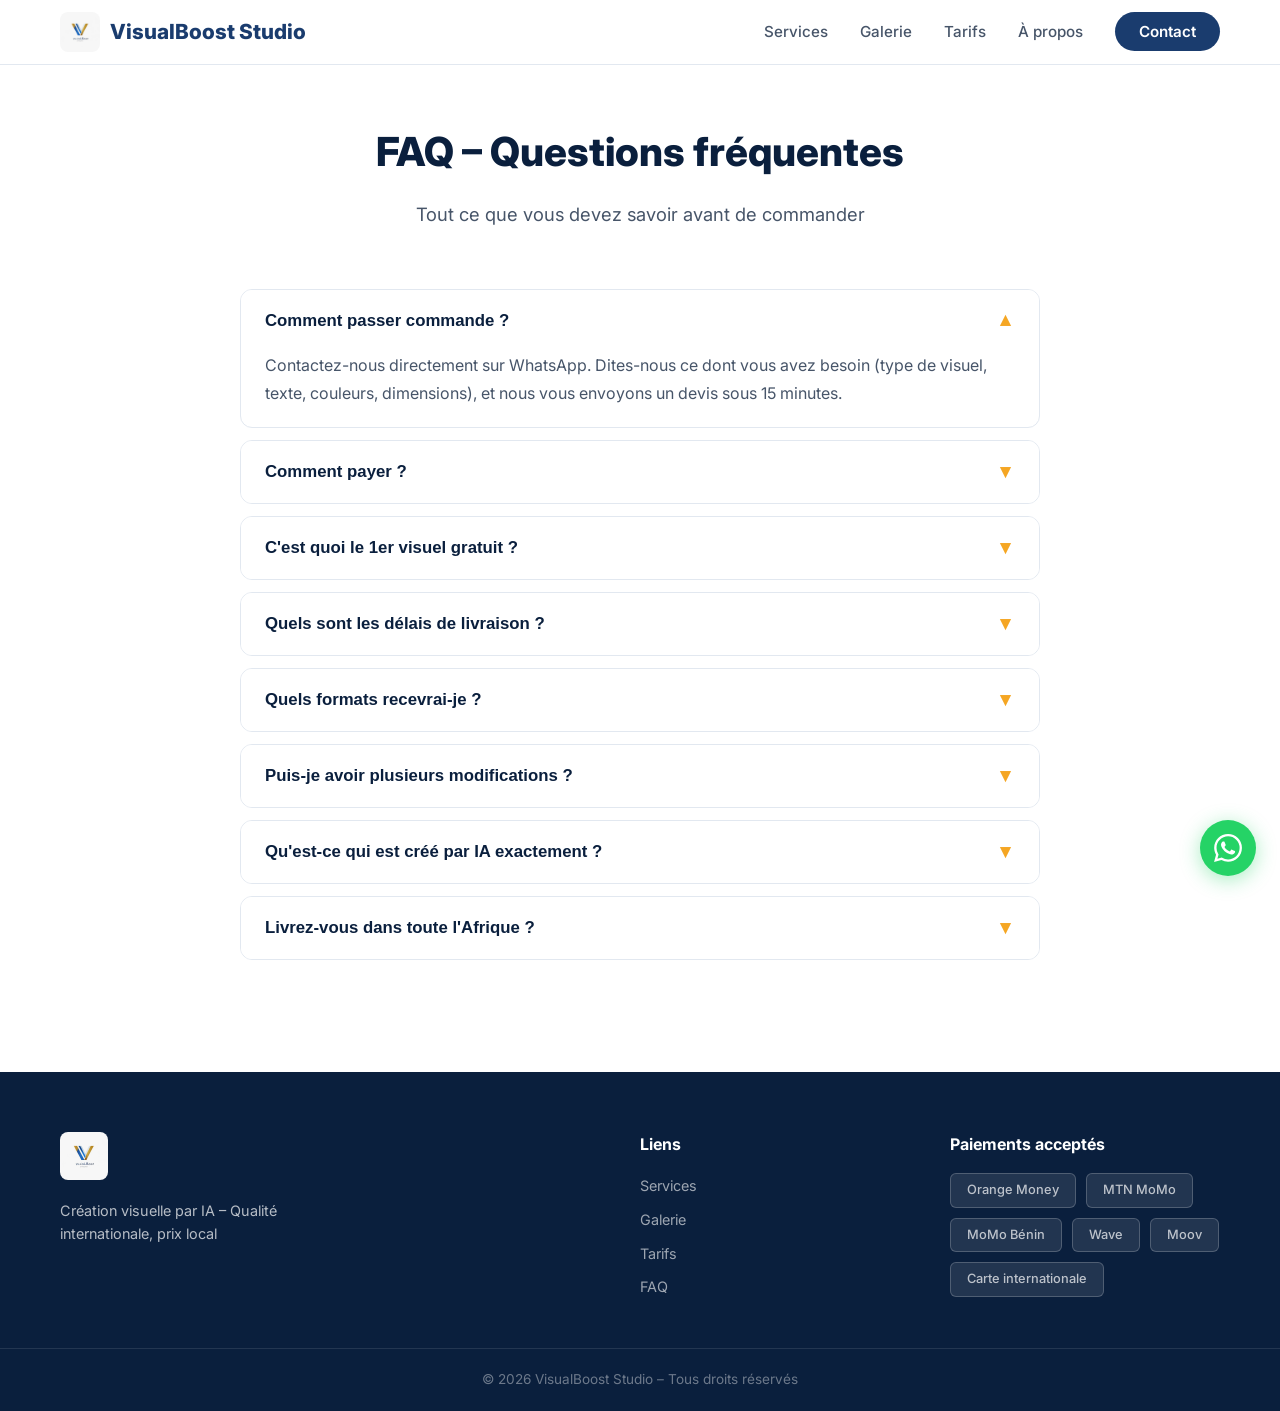
==== docs/faq.html @ de2ba28f "Rename site/ to docs/ for GitHub Pages" ====
<!DOCTYPE html>
<html lang="fr">
<head>
  <meta charset="UTF-8">
  <meta name="viewport" content="width=device-width, initial-scale=1.0">
  <title>FAQ – VisualBoost Studio</title>
  <meta name="description" content="Questions fréquentes sur VisualBoost Studio : paiement, livraison, formats, Mobile Money.">
  <link rel="stylesheet" href="css/style.css">
  <link href="https://fonts.googleapis.com/css2?family=Inter:wght@400;500;600;700;800;900&display=swap" rel="stylesheet">
  <style>
    .faq-list { max-width: 800px; margin: 40px auto 0; }
    .faq-item { border: 1px solid var(--gray-200); border-radius: var(--radius); margin-bottom: 12px; overflow: hidden; }
    .faq-question { width: 100%; padding: 20px 24px; background: var(--white); border: none; text-align: left; font-size: 1.05rem; font-weight: 600; color: var(--blue-900); cursor: pointer; display: flex; justify-content: space-between; align-items: center; transition: background 0.2s; }
    .faq-question:hover { background: var(--gray-50); }
    .faq-question .arrow { font-size: 1.2rem; transition: transform 0.3s; color: var(--gold-500); }
    .faq-item.active .faq-question .arrow { transform: rotate(180deg); }
    .faq-answer { max-height: 0; overflow: hidden; transition: max-height 0.3s ease, padding 0.3s ease; padding: 0 24px; color: var(--gray-600); line-height: 1.7; }
    .faq-item.active .faq-answer { max-height: 300px; padding: 0 24px 20px; }
  </style>
</head>
<body>

  <nav class="navbar">
    <div class="container nav-container">
      <a href="index.html" class="logo">
        <img src="images/logo.png" alt="VisualBoost Studio" class="logo-img" loading="lazy">
        <span class="logo-text">VisualBoost Studio</span>
      </a>
      <button class="menu-toggle" aria-label="Menu">
        <span></span><span></span><span></span>
      </button>
      <ul class="nav-links">
        <li><a href="index.html#services">Services</a></li>
        <li><a href="index.html#gallery">Galerie</a></li>
        <li><a href="index.html#pricing">Tarifs</a></li>
        <li><a href="index.html#about">À propos</a></li>
        <li><a href="index.html#contact" class="btn-nav">Contact</a></li>
      </ul>
    </div>
  </nav>

  <section class="section" style="padding-top: 120px;">
    <div class="container">
      <h1 class="section-title">FAQ – Questions fréquentes</h1>
      <p class="section-desc">Tout ce que vous devez savoir avant de commander</p>

      <div class="faq-list">
        <div class="faq-item active">
          <button class="faq-question">
            Comment passer commande ?
            <span class="arrow">▼</span>
          </button>
          <div class="faq-answer">
            Contactez-nous directement sur WhatsApp. Dites-nous ce dont vous avez besoin (type de visuel, texte, couleurs, dimensions), et nous vous envoyons un devis sous 15 minutes.
          </div>
        </div>

        <div class="faq-item">
          <button class="faq-question">
            Comment payer ?
            <span class="arrow">▼</span>
          </button>
          <div class="faq-answer">
            Nous acceptons Orange Money, MTN Mobile Money, Wave et Moov. Le paiement se fait avant livraison pour les nouveaux clients, ou après livraison si vous avez déjà commandé chez nous. Pas de carte bancaire nécessaire.
          </div>
        </div>

        <div class="faq-item">
          <button class="faq-question">
            C'est quoi le 1er visuel gratuit ?
            <span class="arrow">▼</span>
          </button>
          <div class="faq-answer">
            Vous nous contactez sur WhatsApp, vous nous dites quel type de visuel vous voulez (flyer, logo, bannière), et nous vous le créons gratuitement. Si vous êtes satisfait, vous pouvez commander les suivants. Aucune obligation, aucune carte bancaire.
          </div>
        </div>

        <div class="faq-item">
          <button class="faq-question">
            Quels sont les délais de livraison ?
            <span class="arrow">▼</span>
          </button>
          <div class="faq-answer">
            Livraison sous 24h maximum. La plupart des visuels sont livrés en 2 à 6 heures. Les packs complets peuvent prendre jusqu'à 48h.
          </div>
        </div>

        <div class="faq-item">
          <button class="faq-question">
            Quels formats recevrai-je ?
            <span class="arrow">▼</span>
          </button>
          <div class="faq-answer">
            Vous recevez votre création au format PNG ou JPG en haute résolution (1920x1920 ou taille personnalisée selon vos besoins). Pour les logos, nous fournissons aussi un fond transparent.
          </div>
        </div>

        <div class="faq-item">
          <button class="faq-question">
            Puis-je avoir plusieurs modifications ?
            <span class="arrow">▼</span>
          </button>
          <div class="faq-answer">
            Oui, 2 modifications gratuites sont incluses par commande. Au-delà, des frais supplémentaires peuvent s'appliquer.
          </div>
        </div>

        <div class="faq-item">
          <button class="faq-question">
            Qu'est-ce qui est créé par IA exactement ?
            <span class="arrow">▼</span>
          </button>
          <div class="faq-answer">
            Nous utilisons des IA de pointe (Gemini, Veo 3, Stable Diffusion) pour créer vos visuels. Chaque création est supervisée et ajustée pour garantir un résultat professionnel et adapté à vos besoins.
          </div>
        </div>

        <div class="faq-item">
          <button class="faq-question">
            Livrez-vous dans toute l'Afrique ?
            <span class="arrow">▼</span>
          </button>
          <div class="faq-answer">
            Oui ! Nous servons des clients dans 12 pays africains. La livraison est 100% digitale par WhatsApp, donc vous pouvez commander de n'importe où.
          </div>
        </div>
      </div>
    </div>
  </section>

  <footer class="footer">
    <div class="container footer-container">
      <div class="footer-brand">
        <img src="images/logo.png" alt="VisualBoost Studio" class="footer-logo" loading="lazy">
        <p>Création visuelle par IA – Qualité internationale, prix local</p>
      </div>
      <div class="footer-links">
        <h4>Liens</h4>
        <ul>
          <li><a href="index.html#services">Services</a></li>
          <li><a href="index.html#gallery">Galerie</a></li>
          <li><a href="index.html#pricing">Tarifs</a></li>
          <li><a href="faq.html">FAQ</a></li>
        </ul>
      </div>
      <div class="footer-payments">
        <h4>Paiements acceptés</h4>
        <div class="payment-icons">
          <span class="payment-badge">Orange Money</span>
          <span class="payment-badge">MTN MoMo</span>
          <span class="payment-badge">MoMo Bénin</span>
          <span class="payment-badge">Wave</span>
          <span class="payment-badge">Moov</span>
          <span class="payment-badge">Carte internationale</span>
        </div>
      </div>
    </div>
    <div class="footer-bottom">
      <div class="container">
        <p>&copy; 2026 VisualBoost Studio – Tous droits réservés</p>
      </div>
    </div>
  </footer>

  <a href="https://wa.me/2290164285172?text=Bonjour%20VisualBoost%20Studio%20%F0%9F%91%8B" class="whatsapp-float" target="_blank" aria-label="WhatsApp">
    <svg viewBox="0 0 24 24" width="28" height="28" fill="white">
      <path d="M17.472 14.382c-.297-.149-1.758-.867-2.03-.967-.273-.099-.471-.148-.67.15-.197.297-.767.966-.94 1.164-.173.199-.347.223-.644.075-.297-.15-1.255-.463-2.39-1.475-.883-.788-1.48-1.761-1.653-2.059-.173-.297-.018-.458.13-.606.134-.133.298-.347.446-.52.149-.174.198-.298.298-.497.099-.198.05-.371-.025-.52-.075-.149-.669-1.612-.916-2.207-.242-.579-.487-.5-.669-.51-.173-.008-.371-.01-.57-.01-.198 0-.52.074-.792.372-.272.297-1.04 1.016-1.04 2.479 0 1.462 1.065 2.875 1.213 3.074.149.198 2.096 3.2 5.077 4.487.709.306 1.262.489 1.694.625.712.227 1.36.195 1.871.118.571-.085 1.758-.719 2.006-1.413.248-.694.248-1.289.173-1.413-.074-.124-.272-.198-.57-.347m-5.421 7.403h-.004a9.87 9.87 0 01-5.031-1.378l-.361-.214-3.741.982.998-3.648-.235-.374a9.86 9.86 0 01-1.51-5.26c.001-5.45 4.436-9.884 9.888-9.884 2.64 0 5.122 1.03 6.988 2.898a9.825 9.825 0 012.893 6.994c-.003 5.45-4.437 9.884-9.885 9.884m8.413-18.297A11.815 11.815 0 0012.05 0C5.495 0 .16 5.335.157 11.892c0 2.096.547 4.142 1.588 5.945L.057 24l6.305-1.654a11.882 11.882 0 005.683 1.448h.005c6.554 0 11.89-5.335 11.893-11.893a11.821 11.821 0 00-3.48-8.413z"/>
    </svg>
  </a>

  <script src="js/main.js"></script>
</body>
</html>
---- docs/css/style.css ----
:root {
  --blue-900: #0a1f3d;
  --blue-800: #0f2b52;
  --blue-700: #1a3c6e;
  --blue-600: #234d8a;
  --blue-500: #2d5fa6;
  --blue-100: #e0ebf9;
  --gold-500: #f5a623;
  --gold-400: #f7b94e;
  --gold-300: #f9cb79;
  --gold-100: #fef4e0;
  --white: #ffffff;
  --gray-50: #f8fafc;
  --gray-100: #f1f5f9;
  --gray-200: #e2e8f0;
  --gray-400: #94a3b8;
  --gray-600: #475569;
  --gray-800: #1e293b;
  --gray-900: #0f172a;
  --shadow-sm: 0 1px 3px rgba(0,0,0,0.1);
  --shadow-md: 0 4px 20px rgba(0,0,0,0.08);
  --shadow-lg: 0 10px 40px rgba(0,0,0,0.12);
  --radius: 12px;
  --radius-lg: 20px;
}

*, *::before, *::after {
  margin: 0;
  padding: 0;
  box-sizing: border-box;
}

html {
  scroll-behavior: smooth;
}

body {
  font-family: 'Inter', -apple-system, sans-serif;
  color: var(--gray-800);
  background: var(--white);
  line-height: 1.6;
}

.container {
  max-width: 1200px;
  margin: 0 auto;
  padding: 0 20px;
}

.section {
  padding: 100px 0;
}

.section-title {
  font-size: 2.5rem;
  font-weight: 800;
  text-align: center;
  margin-bottom: 16px;
  color: var(--blue-900);
}

.section-desc {
  text-align: center;
  color: var(--gray-600);
  font-size: 1.15rem;
  margin-bottom: 60px;
  max-width: 600px;
  margin-left: auto;
  margin-right: auto;
}

.highlight {
  color: var(--gold-500);
}

.btn {
  display: inline-flex;
  align-items: center;
  gap: 8px;
  padding: 14px 32px;
  border-radius: 50px;
  font-weight: 600;
  font-size: 1rem;
  text-decoration: none;
  transition: all 0.3s ease;
  border: 2px solid transparent;
  cursor: pointer;
}

.btn-primary {
  background: var(--gold-500);
  color: var(--blue-900);
  border-color: var(--gold-500);
}

.btn-primary:hover {
  background: var(--gold-400);
  transform: translateY(-2px);
  box-shadow: 0 8px 25px rgba(245, 166, 35, 0.35);
}

.btn-secondary {
  background: transparent;
  color: var(--white);
  border-color: var(--white);
}

.btn-secondary:hover {
  background: rgba(255,255,255,0.1);
  transform: translateY(-2px);
}

.btn-large {
  padding: 18px 40px;
  font-size: 1.1rem;
}

/* Navbar */
.navbar {
  position: fixed;
  top: 0;
  left: 0;
  right: 0;
  z-index: 1000;
  background: rgba(255,255,255,0.95);
  backdrop-filter: blur(10px);
  border-bottom: 1px solid var(--gray-200);
  padding: 12px 0;
}

.nav-container {
  display: flex;
  align-items: center;
  justify-content: space-between;
}

.logo {
  display: flex;
  align-items: center;
  gap: 10px;
  text-decoration: none;
}

.logo-img {
  width: 40px;
  height: 40px;
  border-radius: 8px;
  object-fit: cover;
}

.logo-text {
  font-weight: 800;
  font-size: 1.3rem;
  color: var(--blue-700);
}

.nav-links {
  display: flex;
  align-items: center;
  gap: 32px;
  list-style: none;
}

.nav-links a {
  text-decoration: none;
  color: var(--gray-600);
  font-weight: 500;
  font-size: 0.95rem;
  transition: color 0.2s;
}

.nav-links a:hover {
  color: var(--blue-700);
}

.btn-nav {
  background: var(--blue-700);
  color: var(--white) !important;
  padding: 10px 24px;
  border-radius: 50px;
  font-weight: 600 !important;
}

.btn-nav:hover {
  background: var(--blue-600) !important;
}

.menu-toggle {
  display: none;
  flex-direction: column;
  gap: 5px;
  background: none;
  border: none;
  cursor: pointer;
  padding: 4px;
}

.menu-toggle span {
  width: 24px;
  height: 2px;
  background: var(--blue-900);
  border-radius: 2px;
  transition: 0.3s;
}

/* Hero */
.hero {
  background: linear-gradient(135deg, var(--blue-900) 0%, var(--blue-700) 50%, var(--blue-600) 100%);
  padding: 160px 0 100px;
  color: var(--white);
  text-align: center;
  position: relative;
  overflow: hidden;
}

.hero::before {
  content: '';
  position: absolute;
  top: -50%;
  right: -20%;
  width: 600px;
  height: 600px;
  background: radial-gradient(circle, rgba(245,166,35,0.08) 0%, transparent 70%);
  border-radius: 50%;
}

.hero-badge {
  display: inline-block;
  background: rgba(245,166,35,0.15);
  border: 1px solid rgba(245,166,35,0.3);
  color: var(--gold-300);
  padding: 8px 20px;
  border-radius: 50px;
  font-size: 0.9rem;
  font-weight: 500;
  margin-bottom: 32px;
}

.hero-title {
  font-size: 3.5rem;
  font-weight: 900;
  line-height: 1.15;
  margin-bottom: 20px;
}

.hero-sub {
  font-size: 1.8rem;
  font-weight: 600;
  color: var(--gold-300);
}

.hero-desc {
  font-size: 1.2rem;
  color: rgba(255,255,255,0.8);
  max-width: 650px;
  margin: 0 auto 40px;
  line-height: 1.7;
}

.hero-actions {
  display: flex;
  gap: 16px;
  justify-content: center;
  flex-wrap: wrap;
  margin-bottom: 50px;
}

.hero-payments {
  display: flex;
  flex-direction: column;
  align-items: center;
  gap: 12px;
  opacity: 0.8;
}

.hero-payments span {
  font-size: 0.9rem;
  color: rgba(255,255,255,0.6);
}

.payment-icons {
  display: flex;
  gap: 10px;
  flex-wrap: wrap;
  justify-content: center;
}

.payment-badge {
  background: rgba(255,255,255,0.1);
  border: 1px solid rgba(255,255,255,0.2);
  padding: 6px 16px;
  border-radius: 6px;
  font-size: 0.85rem;
  font-weight: 500;
}

/* Services */
.services {
  background: var(--gray-50);
}

.services-grid {
  display: grid;
  grid-template-columns: repeat(auto-fit, minmax(320px, 1fr));
  gap: 24px;
}

.service-card {
  background: var(--white);
  border-radius: var(--radius);
  padding: 36px;
  box-shadow: var(--shadow-sm);
  border: 1px solid var(--gray-200);
  transition: all 0.3s ease;
  position: relative;
}

.service-card:hover {
  transform: translateY(-4px);
  box-shadow: var(--shadow-lg);
  border-color: var(--gold-300);
}

.service-card.popular {
  border-color: var(--gold-500);
  box-shadow: var(--shadow-md);
}

.popular-badge {
  position: absolute;
  top: -12px;
  left: 50%;
  transform: translateX(-50%);
  background: var(--gold-500);
  color: var(--blue-900);
  padding: 4px 20px;
  border-radius: 50px;
  font-size: 0.85rem;
  font-weight: 700;
  white-space: nowrap;
}

.service-icon {
  font-size: 2.5rem;
  margin-bottom: 16px;
}

.service-card h3 {
  font-size: 1.2rem;
  font-weight: 700;
  margin-bottom: 10px;
  color: var(--blue-900);
}

.service-card p {
  color: var(--gray-600);
  font-size: 0.95rem;
  margin-bottom: 20px;
}

.service-price {
  display: flex;
  align-items: center;
  gap: 10px;
  padding-top: 16px;
  border-top: 1px solid var(--gray-100);
}

.price-usd {
  font-size: 1.4rem;
  font-weight: 800;
  color: var(--gray-400);
}

.price-sep {
  color: var(--gray-200);
  font-weight: 300;
}

.price-fcfa {
  font-size: 1.4rem;
  font-weight: 800;
  color: var(--blue-700);
}

/* Offer */
.offer {
  background: linear-gradient(135deg, var(--blue-800), var(--blue-900));
  color: var(--white);
  text-align: center;
}

.offer-container {
  max-width: 700px;
}

.offer-badge {
  display: inline-block;
  background: var(--gold-500);
  color: var(--blue-900);
  padding: 6px 20px;
  border-radius: 50px;
  font-weight: 700;
  font-size: 0.85rem;
  margin-bottom: 20px;
}

.offer-title {
  font-size: 2.8rem;
  font-weight: 800;
  margin-bottom: 20px;
}

.offer-desc {
  font-size: 1.15rem;
  color: rgba(255,255,255,0.8);
  margin-bottom: 40px;
  line-height: 1.7;
}

.offer-steps {
  display: flex;
  align-items: center;
  justify-content: center;
  gap: 20px;
  margin-bottom: 40px;
  flex-wrap: wrap;
}

.step {
  display: flex;
  flex-direction: column;
  align-items: center;
  gap: 8px;
}

.step-num {
  width: 44px;
  height: 44px;
  background: var(--gold-500);
  color: var(--blue-900);
  border-radius: 50%;
  display: flex;
  align-items: center;
  justify-content: center;
  font-weight: 800;
  font-size: 1.2rem;
}

.step p {
  font-size: 0.9rem;
  color: rgba(255,255,255,0.7);
  max-width: 140px;
  text-align: center;
}

.step-arrow {
  color: var(--gold-500);
  font-size: 1.5rem;
  font-weight: 300;
}

/* Why us */
.why {
  background: var(--white);
}

.why-grid {
  display: grid;
  grid-template-columns: repeat(auto-fit, minmax(300px, 1fr));
  gap: 24px;
}

.why-item {
  padding: 32px;
  border-radius: var(--radius);
  background: var(--gray-50);
  border: 1px solid var(--gray-100);
  transition: all 0.3s;
}

.why-item:hover {
  transform: translateY(-2px);
  box-shadow: var(--shadow-md);
}

.why-icon {
  font-size: 1.8rem;
  margin-bottom: 12px;
}

.why-item h3 {
  font-size: 1.1rem;
  font-weight: 700;
  color: var(--blue-900);
  margin-bottom: 8px;
}

.why-item p {
  color: var(--gray-600);
  font-size: 0.95rem;
}

/* Gallery */
.gallery {
  background: var(--gray-50);
}

.gallery-grid {
  display: grid;
  grid-template-columns: repeat(auto-fit, minmax(320px, 1fr));
  gap: 24px;
}

.gallery-item {
  border-radius: var(--radius);
  overflow: hidden;
  box-shadow: var(--shadow-sm);
  transition: all 0.3s;
  aspect-ratio: 1;
}

.gallery-item:hover {
  transform: scale(1.02);
  box-shadow: var(--shadow-lg);
}

.gallery-item img {
  width: 100%;
  height: 100%;
  object-fit: cover;
  display: block;
}

/* Pricing Table */
.pricing {
  background: var(--white);
}

.pricing-table {
  overflow-x: auto;
  max-width: 800px;
  margin: 0 auto;
  border-radius: var(--radius);
  box-shadow: var(--shadow-md);
  border: 1px solid var(--gray-200);
}

.pricing-table table {
  width: 100%;
  border-collapse: collapse;
}

.pricing-table th {
  background: var(--blue-700);
  color: var(--white);
  padding: 16px 24px;
  text-align: left;
  font-weight: 600;
  font-size: 0.95rem;
}

.pricing-table th:first-child { border-radius: var(--radius) 0 0 0; }
.pricing-table th:last-child { border-radius: 0 var(--radius) 0 0; }

.pricing-table td {
  padding: 16px 24px;
  border-bottom: 1px solid var(--gray-100);
  font-size: 0.95rem;
}

.pricing-table tr:last-child td {
  border-bottom: none;
}

.pricing-table tr:hover td {
  background: var(--gray-50);
}

.price-cell-usd {
  font-weight: 600;
  color: var(--gray-400);
}

.price-cell-fcfa {
  font-weight: 700;
  color: var(--blue-700);
  font-size: 1.05rem;
}

.pricing-note {
  text-align: center;
  margin-top: 24px;
  color: var(--gray-600);
  font-size: 0.95rem;
}

/* About */
.about {
  background: var(--gray-50);
}

.about-content {
  display: grid;
  grid-template-columns: 1fr 1fr;
  gap: 60px;
  align-items: center;
  max-width: 900px;
  margin: 0 auto;
}

.about-text p {
  margin-bottom: 16px;
  color: var(--gray-600);
  font-size: 1.05rem;
  line-height: 1.8;
}

.about-text strong {
  color: var(--blue-700);
}

.about-stats {
  display: flex;
  gap: 24px;
  justify-content: center;
}

.stat {
  text-align: center;
  padding: 32px 24px;
  background: var(--white);
  border-radius: var(--radius);
  box-shadow: var(--shadow-sm);
  flex: 1;
}

.stat-num {
  display: block;
  font-size: 2rem;
  font-weight: 900;
  color: var(--gold-500);
  margin-bottom: 6px;
}

.stat-label {
  font-size: 0.85rem;
  color: var(--gray-600);
  font-weight: 500;
}

/* Contact */
.contact {
  background: var(--white);
}

.contact-buttons {
  display: flex;
  gap: 20px;
  justify-content: center;
  flex-wrap: wrap;
  margin-bottom: 40px;
}

.contact-info {
  text-align: center;
  color: var(--gray-600);
}

.contact-info p {
  margin-bottom: 8px;
  font-size: 1rem;
}

/* Footer */
.footer {
  background: var(--blue-900);
  color: rgba(255,255,255,0.7);
  padding: 60px 0 0;
}

.footer-container {
  display: grid;
  grid-template-columns: 2fr 1fr 1fr;
  gap: 40px;
  padding-bottom: 40px;
}

.footer-logo {
  width: 48px;
  height: 48px;
  border-radius: 8px;
  margin-bottom: 12px;
  object-fit: cover;
}

.footer-brand p {
  font-size: 0.9rem;
  max-width: 300px;
}

.footer-links h4,
.footer-payments h4 {
  color: var(--white);
  font-size: 1rem;
  font-weight: 700;
  margin-bottom: 16px;
}

.footer-links ul {
  list-style: none;
}

.footer-links li {
  margin-bottom: 8px;
}

.footer-links a {
  color: rgba(255,255,255,0.6);
  text-decoration: none;
  font-size: 0.9rem;
  transition: color 0.2s;
}

.footer-links a:hover {
  color: var(--gold-400);
}

.footer-payments .payment-icons {
  justify-content: flex-start;
}

.footer-payments .payment-badge {
  font-size: 0.8rem;
}

.footer-bottom {
  border-top: 1px solid rgba(255,255,255,0.1);
  padding: 20px 0;
  text-align: center;
  font-size: 0.85rem;
  color: rgba(255,255,255,0.4);
}

/* WhatsApp Float */
.whatsapp-float {
  position: fixed;
  bottom: 24px;
  right: 24px;
  width: 56px;
  height: 56px;
  background: #25D366;
  border-radius: 50%;
  display: flex;
  align-items: center;
  justify-content: center;
  box-shadow: 0 4px 20px rgba(37, 211, 102, 0.4);
  z-index: 999;
  transition: all 0.3s;
  text-decoration: none;
}

.whatsapp-float:hover {
  transform: scale(1.1);
  box-shadow: 0 6px 30px rgba(37, 211, 102, 0.5);
}

/* Mobile */
@media (max-width: 768px) {
  .section {
    padding: 60px 0;
  }

  .section-title {
    font-size: 1.8rem;
  }

  .section-desc {
    font-size: 1rem;
    margin-bottom: 40px;
  }

  .menu-toggle {
    display: flex;
  }

  .nav-links {
    display: none;
    position: absolute;
    top: 100%;
    left: 0;
    right: 0;
    background: var(--white);
    flex-direction: column;
    padding: 20px;
    gap: 16px;
    box-shadow: var(--shadow-lg);
    border-top: 1px solid var(--gray-200);
  }

  .nav-links.active {
    display: flex;
  }

  .hero {
    padding: 120px 0 60px;
  }

  .hero-title {
    font-size: 2rem;
  }

  .hero-sub {
    font-size: 1.2rem;
  }

  .hero-desc {
    font-size: 1rem;
  }

  .hero-actions {
    flex-direction: column;
    align-items: center;
  }

  .btn-large {
    padding: 14px 28px;
    font-size: 1rem;
  }

  .services-grid {
    grid-template-columns: 1fr;
  }

  .why-grid {
    grid-template-columns: 1fr;
  }

  .about-content {
    grid-template-columns: 1fr;
    gap: 40px;
  }

  .about-stats {
    flex-direction: column;
  }

  .offer-steps {
    flex-direction: column;
  }

  .step-arrow {
    transform: rotate(90deg);
  }

  .gallery-grid {
    grid-template-columns: 1fr;
  }

  .footer-container {
    grid-template-columns: 1fr;
    gap: 30px;
  }

  .offer-title {
    font-size: 2rem;
  }

  .pricing-table th,
  .pricing-table td {
    padding: 12px 16px;
    font-size: 0.85rem;
  }
}

@media (max-width: 480px) {
  .service-card {
    padding: 24px;
  }
}
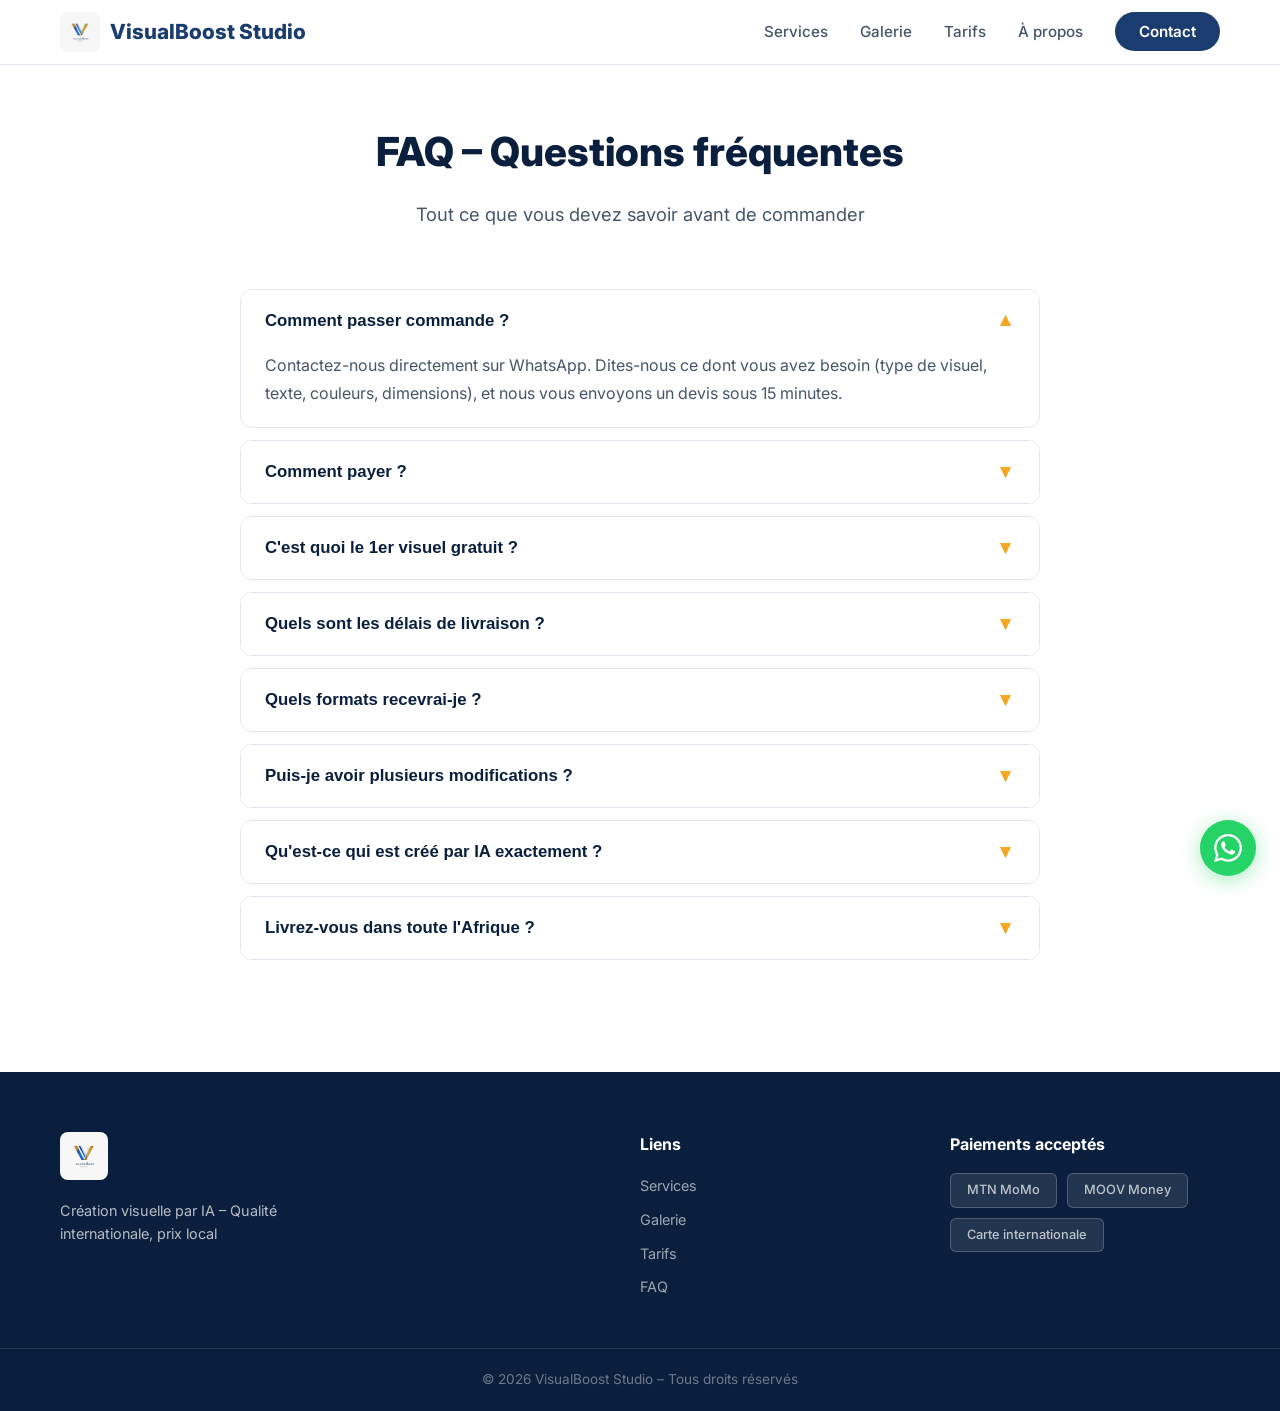
==== commit 34c36284: "Correction moyens de paiement : MTN MoMo, MOOV Money, Carte internationale" ====
--- a/docs/faq.html
+++ b/docs/faq.html
@@ -61,7 +61,7 @@
             <span class="arrow">▼</span>
           </button>
           <div class="faq-answer">
-            Nous acceptons Orange Money, MTN Mobile Money, Wave et Moov. Le paiement se fait avant livraison pour les nouveaux clients, ou après livraison si vous avez déjà commandé chez nous. Pas de carte bancaire nécessaire.
+            Nous acceptons MTN MoMo, MOOV Money et Carte internationale. Le paiement se fait avant livraison pour les nouveaux clients, ou après livraison si vous avez déjà commandé chez nous. Pas de carte bancaire nécessaire.
           </div>
         </div>
 
@@ -146,11 +146,8 @@
       <div class="footer-payments">
         <h4>Paiements acceptés</h4>
         <div class="payment-icons">
-          <span class="payment-badge">Orange Money</span>
           <span class="payment-badge">MTN MoMo</span>
-          <span class="payment-badge">MoMo Bénin</span>
-          <span class="payment-badge">Wave</span>
-          <span class="payment-badge">Moov</span>
+          <span class="payment-badge">MOOV Money</span>
           <span class="payment-badge">Carte internationale</span>
         </div>
       </div>
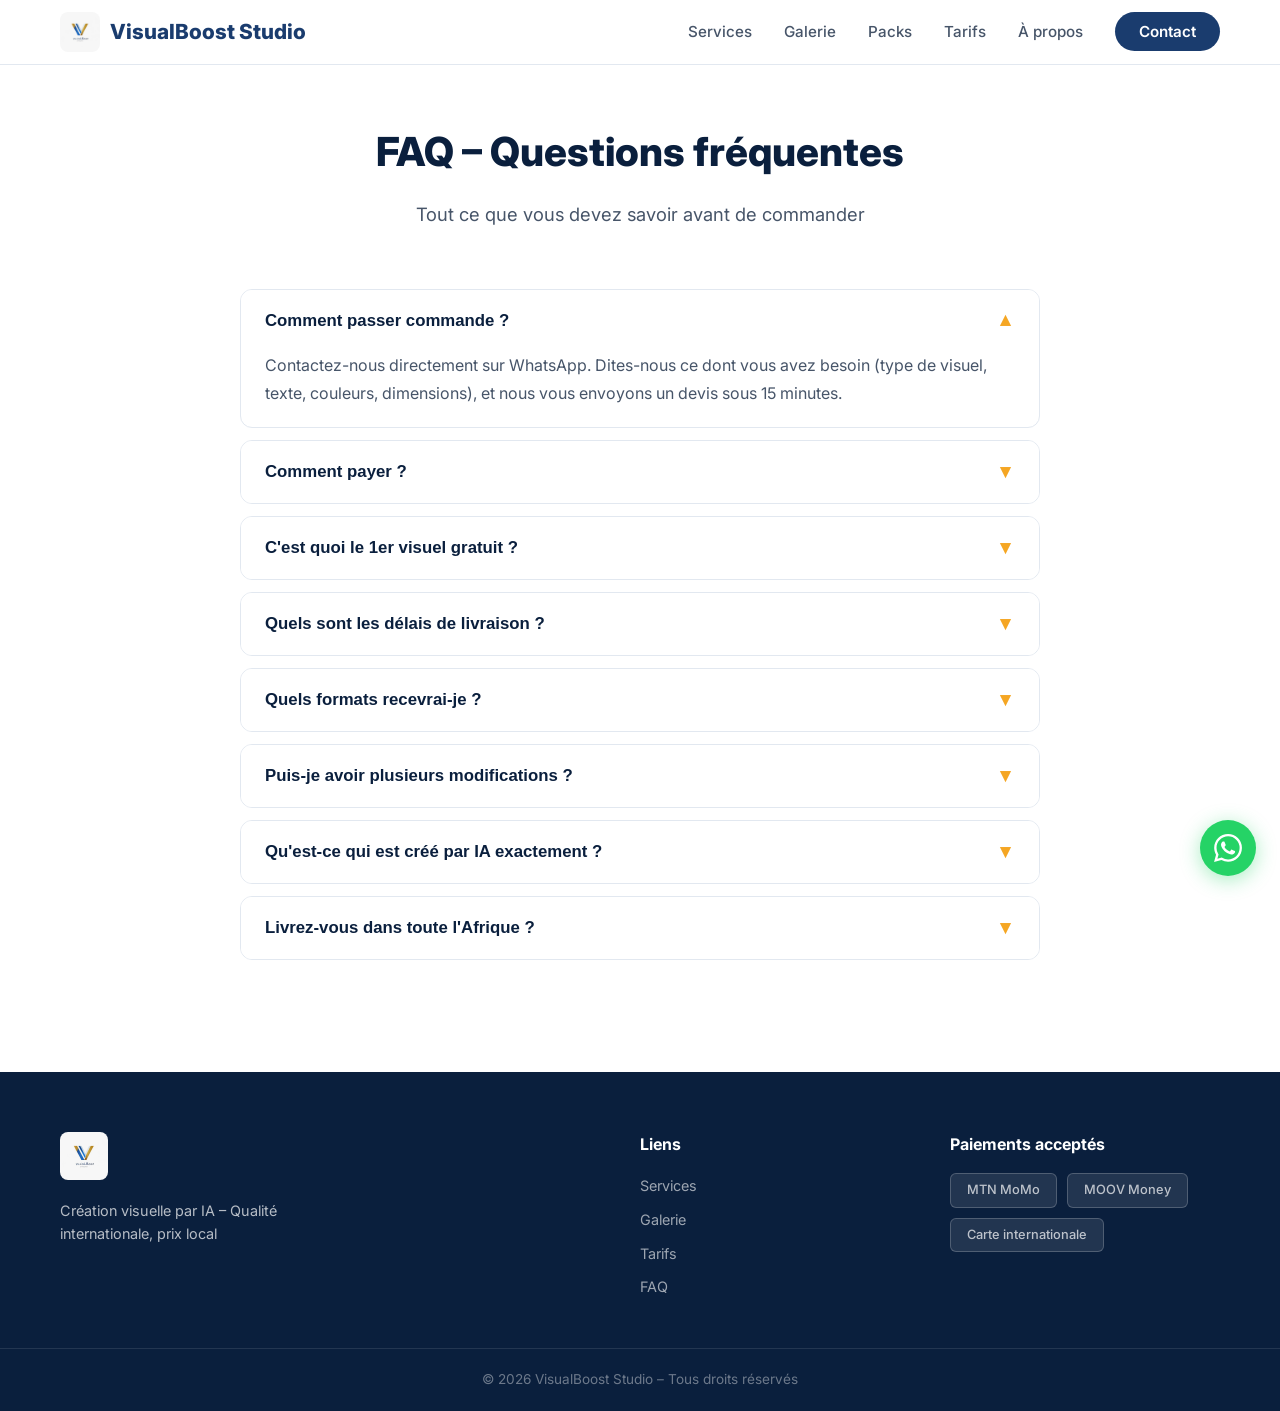
==== commit 6b461ce7: "Pack Rentrée Scolaire 2026 : 20 visuels + page packs sur le site" ====
--- a/docs/faq.html
+++ b/docs/faq.html
@@ -32,6 +32,7 @@
       <ul class="nav-links">
         <li><a href="index.html#services">Services</a></li>
         <li><a href="index.html#gallery">Galerie</a></li>
+        <li><a href="packs.html">Packs</a></li>
         <li><a href="index.html#pricing">Tarifs</a></li>
         <li><a href="index.html#about">À propos</a></li>
         <li><a href="index.html#contact" class="btn-nav">Contact</a></li>
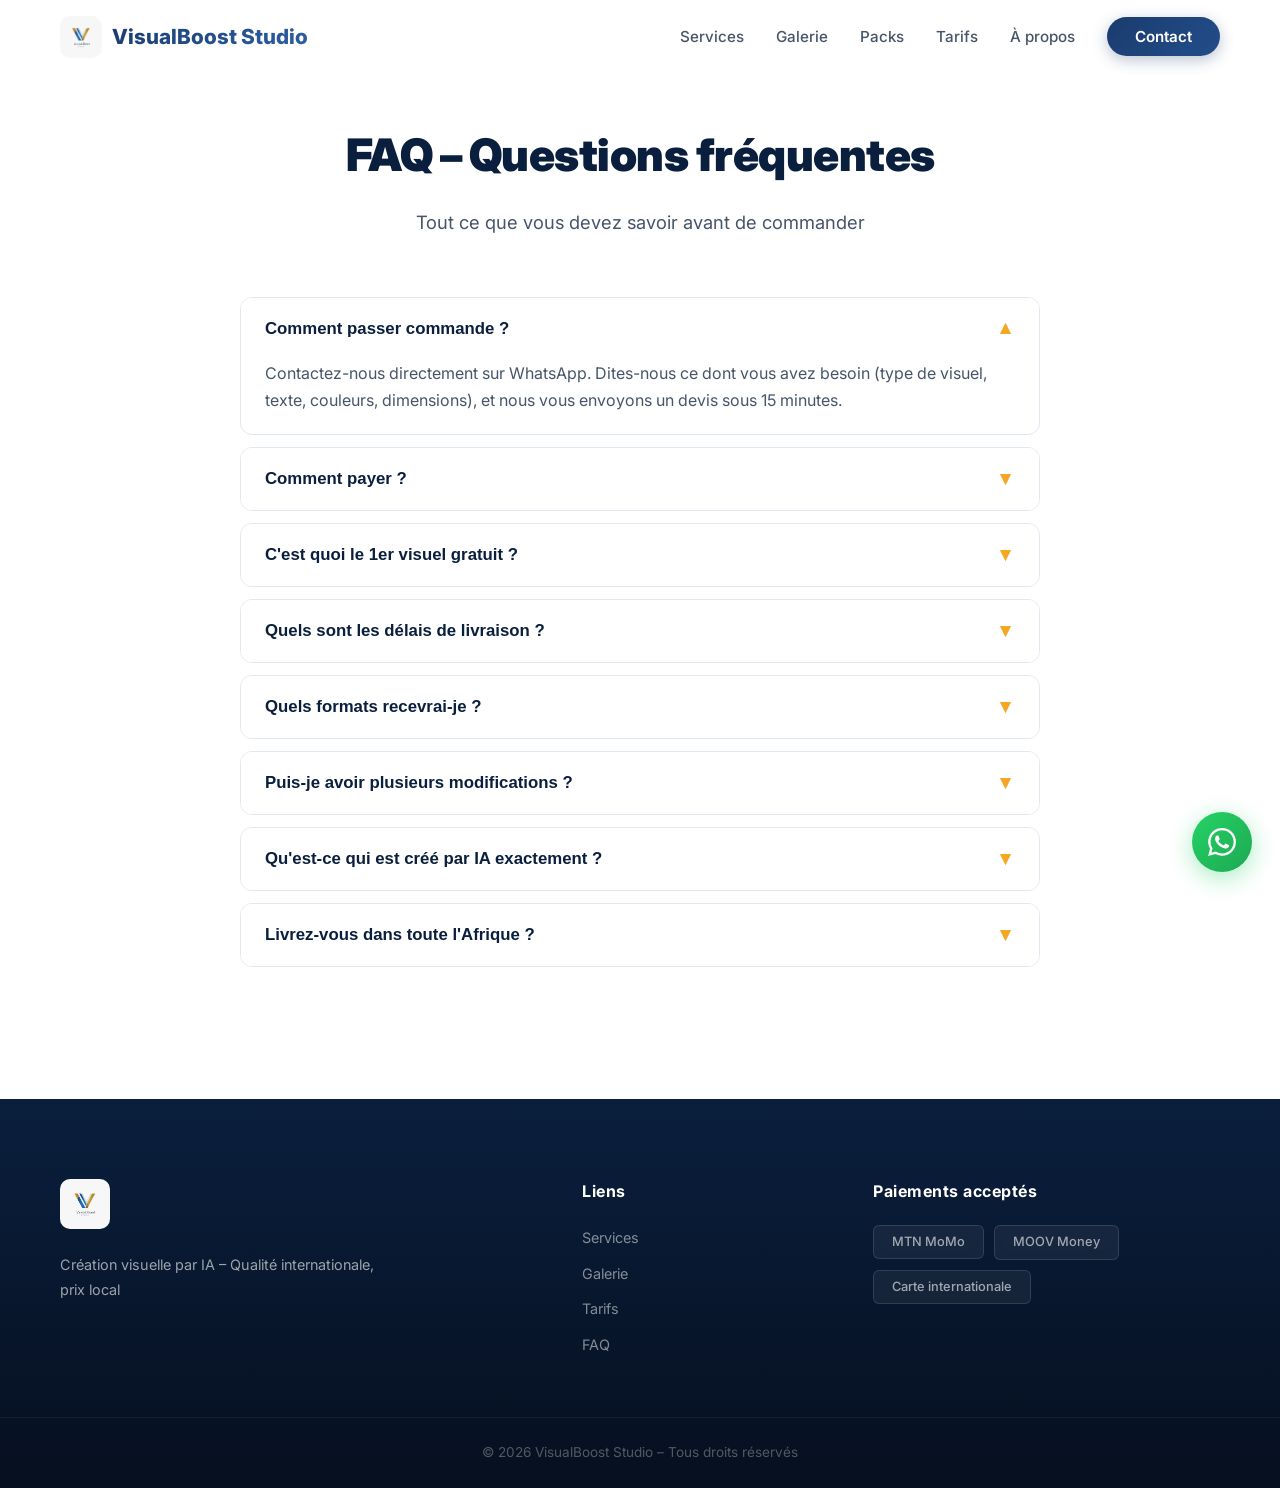
==== commit bb67ce8e: "Site complet : images réparties, animations uniques, PWA + déploiement" ====
--- a/docs/faq.html
+++ b/docs/faq.html
@@ -5,6 +5,11 @@
   <meta name="viewport" content="width=device-width, initial-scale=1.0">
   <title>FAQ – VisualBoost Studio</title>
   <meta name="description" content="Questions fréquentes sur VisualBoost Studio : paiement, livraison, formats, Mobile Money.">
+  <link rel="manifest" href="manifest.json">
+  <meta name="theme-color" content="#0a1f3d">
+  <meta name="apple-mobile-web-app-capable" content="yes">
+  <meta name="apple-mobile-web-app-title" content="VisualBoost">
+  <link rel="apple-touch-icon" href="images/logo.png">
   <link rel="stylesheet" href="css/style.css">
   <link href="https://fonts.googleapis.com/css2?family=Inter:wght@400;500;600;700;800;900&display=swap" rel="stylesheet">
   <style>
@@ -166,6 +171,12 @@
     </svg>
   </a>
 
-  <script src="js/main.js"></script>
+  <script src="js/script.js"></script>
+  <script>
+    if ('serviceWorker' in navigator) {
+      navigator.serviceWorker.register('sw.js')
+        .catch(() => {})
+    }
+  </script>
 </body>
 </html>
--- a/docs/css/style.css
+++ b/docs/css/style.css
@@ -20,25 +20,22 @@
   --shadow-sm: 0 1px 3px rgba(0,0,0,0.1);
   --shadow-md: 0 4px 20px rgba(0,0,0,0.08);
   --shadow-lg: 0 10px 40px rgba(0,0,0,0.12);
+  --shadow-xl: 0 20px 60px rgba(0,0,0,0.15);
   --radius: 12px;
   --radius-lg: 20px;
-}
-
-*, *::before, *::after {
-  margin: 0;
-  padding: 0;
-  box-sizing: border-box;
-}
-
-html {
-  scroll-behavior: smooth;
-}
+  --transition: 0.4s cubic-bezier(0.25, 0.46, 0.45, 0.94);
+}
+
+*, *::before, *::after { margin: 0; padding: 0; box-sizing: border-box; }
+
+html { scroll-behavior: smooth; }
 
 body {
   font-family: 'Inter', -apple-system, sans-serif;
   color: var(--gray-800);
   background: var(--white);
   line-height: 1.6;
+  overflow-x: hidden;
 }
 
 .container {
@@ -48,15 +45,17 @@
 }
 
 .section {
-  padding: 100px 0;
+  padding: 120px 0;
+  position: relative;
 }
 
 .section-title {
-  font-size: 2.5rem;
-  font-weight: 800;
+  font-size: 2.8rem;
+  font-weight: 900;
   text-align: center;
   margin-bottom: 16px;
   color: var(--blue-900);
+  letter-spacing: -0.5px;
 }
 
 .section-desc {
@@ -70,49 +69,90 @@
 }
 
 .highlight {
-  color: var(--gold-500);
+  background: linear-gradient(135deg, var(--gold-500), #ffd700);
+  -webkit-background-clip: text;
+  -webkit-text-fill-color: transparent;
+  background-clip: text;
 }
 
 .btn {
   display: inline-flex;
   align-items: center;
   gap: 8px;
-  padding: 14px 32px;
+  padding: 16px 36px;
   border-radius: 50px;
   font-weight: 600;
   font-size: 1rem;
   text-decoration: none;
-  transition: all 0.3s ease;
+  transition: var(--transition);
   border: 2px solid transparent;
   cursor: pointer;
-}
+  position: relative;
+  overflow: hidden;
+}
+
+.btn::after {
+  content: '';
+  position: absolute;
+  inset: 0;
+  background: rgba(255,255,255,0.2);
+  transform: translateX(-100%) skewX(-15deg);
+  transition: 0.6s;
+}
+
+.btn:hover::after { transform: translateX(100%) skewX(-15deg); }
 
 .btn-primary {
-  background: var(--gold-500);
+  background: linear-gradient(135deg, var(--gold-500), #e89314);
   color: var(--blue-900);
-  border-color: var(--gold-500);
+  border-color: transparent;
+  box-shadow: 0 4px 15px rgba(245, 166, 35, 0.3);
 }
 
 .btn-primary:hover {
-  background: var(--gold-400);
-  transform: translateY(-2px);
-  box-shadow: 0 8px 25px rgba(245, 166, 35, 0.35);
+  transform: translateY(-3px) scale(1.02);
+  box-shadow: 0 8px 30px rgba(245, 166, 35, 0.45);
 }
 
 .btn-secondary {
   background: transparent;
   color: var(--white);
-  border-color: var(--white);
+  border-color: rgba(255,255,255,0.4);
+  backdrop-filter: blur(4px);
 }
 
 .btn-secondary:hover {
   background: rgba(255,255,255,0.1);
-  transform: translateY(-2px);
-}
-
-.btn-large {
-  padding: 18px 40px;
-  font-size: 1.1rem;
+  border-color: var(--white);
+  transform: translateY(-3px);
+}
+
+.btn-large { padding: 20px 48px; font-size: 1.15rem; }
+
+::selection { background: var(--gold-500); color: var(--blue-900); }
+
+/* Floating particles */
+.particles {
+  position: absolute;
+  inset: 0;
+  overflow: hidden;
+  pointer-events: none;
+  z-index: 0;
+}
+
+.particle {
+  position: absolute;
+  width: 6px;
+  height: 6px;
+  background: rgba(245,166,35,0.3);
+  border-radius: 50%;
+  animation: float 6s infinite ease-in-out;
+}
+
+@keyframes float {
+  0%, 100% { transform: translateY(0) scale(1); opacity: 0; }
+  50% { opacity: 1; }
+  100% { transform: translateY(-100px) scale(0); opacity: 0; }
 }
 
 /* Navbar */
@@ -122,10 +162,18 @@
   left: 0;
   right: 0;
   z-index: 1000;
+  background: rgba(255,255,255,0.8);
+  backdrop-filter: blur(20px) saturate(180%);
+  border-bottom: 1px solid transparent;
+  padding: 16px 0;
+  transition: var(--transition);
+}
+
+.navbar.scrolled {
   background: rgba(255,255,255,0.95);
-  backdrop-filter: blur(10px);
   border-bottom: 1px solid var(--gray-200);
-  padding: 12px 0;
+  padding: 10px 0;
+  box-shadow: 0 4px 30px rgba(0,0,0,0.05);
 }
 
 .nav-container {
@@ -142,16 +190,22 @@
 }
 
 .logo-img {
-  width: 40px;
-  height: 40px;
-  border-radius: 8px;
+  width: 42px;
+  height: 42px;
+  border-radius: 10px;
   object-fit: cover;
-}
+  transition: var(--transition);
+}
+
+.logo:hover .logo-img { transform: rotate(-5deg) scale(1.05); }
 
 .logo-text {
   font-weight: 800;
   font-size: 1.3rem;
-  color: var(--blue-700);
+  background: linear-gradient(135deg, var(--blue-700), var(--blue-500));
+  -webkit-background-clip: text;
+  -webkit-text-fill-color: transparent;
+  background-clip: text;
 }
 
 .nav-links {
@@ -166,24 +220,40 @@
   color: var(--gray-600);
   font-weight: 500;
   font-size: 0.95rem;
-  transition: color 0.2s;
-}
-
-.nav-links a:hover {
-  color: var(--blue-700);
-}
+  transition: var(--transition);
+  position: relative;
+}
+
+.nav-links a::after {
+  content: '';
+  position: absolute;
+  bottom: -4px;
+  left: 0;
+  width: 0;
+  height: 2px;
+  background: var(--gold-500);
+  transition: width 0.3s;
+}
+
+.nav-links a:hover::after { width: 100%; }
+.nav-links a:hover { color: var(--blue-700); }
 
 .btn-nav {
-  background: var(--blue-700);
+  background: linear-gradient(135deg, var(--blue-700), var(--blue-600));
   color: var(--white) !important;
-  padding: 10px 24px;
+  padding: 10px 28px;
   border-radius: 50px;
   font-weight: 600 !important;
+  box-shadow: 0 4px 15px rgba(26,60,110,0.3);
+  transition: var(--transition) !important;
 }
 
 .btn-nav:hover {
-  background: var(--blue-600) !important;
-}
+  transform: translateY(-2px) !important;
+  box-shadow: 0 6px 25px rgba(26,60,110,0.4) !important;
+}
+
+.btn-nav::after { display: none !important; }
 
 .menu-toggle {
   display: none;
@@ -193,137 +263,224 @@
   border: none;
   cursor: pointer;
   padding: 4px;
+  z-index: 1001;
 }
 
 .menu-toggle span {
-  width: 24px;
-  height: 2px;
+  width: 26px;
+  height: 2.5px;
   background: var(--blue-900);
-  border-radius: 2px;
+  border-radius: 4px;
   transition: 0.3s;
 }
+
+.menu-toggle.active span:nth-child(1) { transform: rotate(45deg) translate(5px, 5px); }
+.menu-toggle.active span:nth-child(2) { opacity: 0; }
+.menu-toggle.active span:nth-child(3) { transform: rotate(-45deg) translate(5px, -5px); }
 
 /* Hero */
 .hero {
-  background: linear-gradient(135deg, var(--blue-900) 0%, var(--blue-700) 50%, var(--blue-600) 100%);
-  padding: 160px 0 100px;
+  background: linear-gradient(135deg, #0a1f3d 0%, #1a3c6e 40%, #2d5fa6 100%);
+  padding: 180px 0 120px;
   color: var(--white);
   text-align: center;
   position: relative;
   overflow: hidden;
+  min-height: 100vh;
+  display: flex;
+  align-items: center;
 }
 
 .hero::before {
   content: '';
   position: absolute;
-  top: -50%;
-  right: -20%;
+  top: -30%;
+  right: -15%;
+  width: 800px;
+  height: 800px;
+  background: radial-gradient(circle, rgba(245,166,35,0.08) 0%, transparent 70%);
+  border-radius: 50%;
+  animation: pulse 8s ease-in-out infinite;
+}
+
+.hero::after {
+  content: '';
+  position: absolute;
+  bottom: -20%;
+  left: -10%;
   width: 600px;
   height: 600px;
-  background: radial-gradient(circle, rgba(245,166,35,0.08) 0%, transparent 70%);
+  background: radial-gradient(circle, rgba(255,255,255,0.03) 0%, transparent 70%);
   border-radius: 50%;
-}
+  animation: pulse 10s ease-in-out infinite reverse;
+}
+
+@keyframes pulse {
+  0%, 100% { transform: scale(1); opacity: 0.5; }
+  50% { transform: scale(1.1); opacity: 1; }
+}
+
+.hero-container { position: relative; z-index: 2; }
 
 .hero-badge {
   display: inline-block;
-  background: rgba(245,166,35,0.15);
-  border: 1px solid rgba(245,166,35,0.3);
+  background: rgba(245,166,35,0.12);
+  border: 1px solid rgba(245,166,35,0.25);
   color: var(--gold-300);
-  padding: 8px 20px;
+  padding: 10px 24px;
   border-radius: 50px;
   font-size: 0.9rem;
   font-weight: 500;
   margin-bottom: 32px;
+  animation: fadeInDown 0.8s ease;
+  backdrop-filter: blur(10px);
 }
 
 .hero-title {
-  font-size: 3.5rem;
+  font-size: clamp(2.5rem, 6vw, 4.2rem);
   font-weight: 900;
-  line-height: 1.15;
-  margin-bottom: 20px;
+  line-height: 1.1;
+  margin-bottom: 24px;
+  animation: fadeInUp 0.8s ease 0.2s both;
+  letter-spacing: -1px;
 }
 
 .hero-sub {
-  font-size: 1.8rem;
+  font-size: clamp(1.2rem, 2.5vw, 2rem);
   font-weight: 600;
-  color: var(--gold-300);
+  background: linear-gradient(135deg, var(--gold-300), #ffd700);
+  -webkit-background-clip: text;
+  -webkit-text-fill-color: transparent;
+  background-clip: text;
+  display: block;
+  margin-top: 8px;
+}
+
+.hero-visual {
+  max-width: 260px;
+  margin: 0 auto 24px;
+  display: block;
+  animation: floatHero 4s ease-in-out infinite;
+  filter: drop-shadow(0 10px 40px rgba(245,166,35,0.15));
+}
+
+@keyframes floatHero {
+  0%, 100% { transform: translateY(0); }
+  50% { transform: translateY(-12px); }
 }
 
 .hero-desc {
-  font-size: 1.2rem;
-  color: rgba(255,255,255,0.8);
+  font-size: clamp(1rem, 1.5vw, 1.2rem);
+  color: rgba(255,255,255,0.7);
   max-width: 650px;
   margin: 0 auto 40px;
-  line-height: 1.7;
+  line-height: 1.8;
+  animation: fadeInUp 0.8s ease 0.4s both;
 }
 
 .hero-actions {
   display: flex;
-  gap: 16px;
+  gap: 20px;
   justify-content: center;
   flex-wrap: wrap;
-  margin-bottom: 50px;
+  margin-bottom: 60px;
+  animation: fadeInUp 0.8s ease 0.6s both;
 }
 
 .hero-payments {
   display: flex;
   flex-direction: column;
   align-items: center;
-  gap: 12px;
-  opacity: 0.8;
-}
-
-.hero-payments span {
-  font-size: 0.9rem;
-  color: rgba(255,255,255,0.6);
-}
-
-.payment-icons {
-  display: flex;
-  gap: 10px;
-  flex-wrap: wrap;
-  justify-content: center;
-}
+  gap: 14px;
+  opacity: 0.7;
+  animation: fadeIn 1s ease 0.8s both;
+}
+
+.hero-payments span { font-size: 0.85rem; color: rgba(255,255,255,0.5); letter-spacing: 2px; text-transform: uppercase; }
+
+.payment-icons { display: flex; gap: 10px; flex-wrap: wrap; justify-content: center; }
 
 .payment-badge {
-  background: rgba(255,255,255,0.1);
-  border: 1px solid rgba(255,255,255,0.2);
-  padding: 6px 16px;
+  background: rgba(255,255,255,0.06);
+  border: 1px solid rgba(255,255,255,0.12);
+  padding: 6px 18px;
   border-radius: 6px;
-  font-size: 0.85rem;
+  font-size: 0.82rem;
   font-weight: 500;
+  backdrop-filter: blur(4px);
+  transition: var(--transition);
+}
+
+.payment-badge:hover {
+  background: rgba(255,255,255,0.12);
+  border-color: rgba(245,166,35,0.3);
+  transform: translateY(-1px);
+}
+
+@keyframes fadeInUp {
+  from { opacity: 0; transform: translateY(40px); }
+  to { opacity: 1; transform: translateY(0); }
+}
+
+@keyframes fadeInDown {
+  from { opacity: 0; transform: translateY(-20px); }
+  to { opacity: 1; transform: translateY(0); }
+}
+
+@keyframes fadeIn {
+  from { opacity: 0; }
+  to { opacity: 1; }
+}
+
+@keyframes scaleIn {
+  from { opacity: 0; transform: scale(0.9); }
+  to { opacity: 1; transform: scale(1); }
 }
 
 /* Services */
-.services {
-  background: var(--gray-50);
-}
+.services { background: var(--gray-50); }
 
 .services-grid {
   display: grid;
   grid-template-columns: repeat(auto-fit, minmax(320px, 1fr));
-  gap: 24px;
+  gap: 28px;
 }
 
 .service-card {
   background: var(--white);
-  border-radius: var(--radius);
-  padding: 36px;
+  border-radius: var(--radius-lg);
+  padding: 40px 36px;
   box-shadow: var(--shadow-sm);
   border: 1px solid var(--gray-200);
-  transition: all 0.3s ease;
+  transition: var(--transition);
   position: relative;
-}
+  overflow: hidden;
+}
+
+.service-card::before {
+  content: '';
+  position: absolute;
+  top: 0;
+  left: 0;
+  right: 0;
+  height: 4px;
+  background: linear-gradient(90deg, var(--blue-700), var(--gold-500));
+  transform: scaleX(0);
+  transform-origin: left;
+  transition: transform 0.6s;
+}
+
+.service-card:hover::before { transform: scaleX(1); }
 
 .service-card:hover {
-  transform: translateY(-4px);
-  box-shadow: var(--shadow-lg);
-  border-color: var(--gold-300);
+  transform: translateY(-8px);
+  box-shadow: var(--shadow-xl);
+  border-color: transparent;
 }
 
 .service-card.popular {
   border-color: var(--gold-500);
-  box-shadow: var(--shadow-md);
+  box-shadow: 0 8px 30px rgba(245,166,35,0.15);
 }
 
 .popular-badge {
@@ -331,99 +488,95 @@
   top: -12px;
   left: 50%;
   transform: translateX(-50%);
-  background: var(--gold-500);
+  background: linear-gradient(135deg, var(--gold-500), #e89314);
   color: var(--blue-900);
-  padding: 4px 20px;
+  padding: 6px 24px;
   border-radius: 50px;
-  font-size: 0.85rem;
+  font-size: 0.82rem;
   font-weight: 700;
   white-space: nowrap;
+  box-shadow: 0 4px 12px rgba(245,166,35,0.3);
 }
 
 .service-icon {
-  font-size: 2.5rem;
-  margin-bottom: 16px;
-}
+  font-size: 2.8rem;
+  margin-bottom: 20px;
+  display: inline-block;
+  transition: var(--transition);
+}
+
+.service-card:hover .service-icon { transform: scale(1.15) rotate(-5deg); }
 
 .service-card h3 {
-  font-size: 1.2rem;
+  font-size: 1.25rem;
   font-weight: 700;
-  margin-bottom: 10px;
+  margin-bottom: 12px;
   color: var(--blue-900);
 }
 
 .service-card p {
   color: var(--gray-600);
   font-size: 0.95rem;
-  margin-bottom: 20px;
+  margin-bottom: 24px;
+  line-height: 1.7;
 }
 
 .service-price {
   display: flex;
   align-items: center;
   gap: 10px;
-  padding-top: 16px;
+  padding-top: 20px;
   border-top: 1px solid var(--gray-100);
 }
 
-.price-usd {
-  font-size: 1.4rem;
-  font-weight: 800;
-  color: var(--gray-400);
-}
-
-.price-sep {
-  color: var(--gray-200);
-  font-weight: 300;
-}
-
-.price-fcfa {
-  font-size: 1.4rem;
-  font-weight: 800;
-  color: var(--blue-700);
-}
+.price-usd { font-size: 1.3rem; font-weight: 700; color: var(--gray-400); }
+.price-sep { color: var(--gray-200); font-weight: 300; }
+.price-fcfa { font-size: 1.5rem; font-weight: 800; color: var(--blue-700); }
 
 /* Offer */
 .offer {
-  background: linear-gradient(135deg, var(--blue-800), var(--blue-900));
+  background: linear-gradient(135deg, var(--blue-800), #0a1f3d);
   color: var(--white);
   text-align: center;
-}
-
-.offer-container {
-  max-width: 700px;
-}
+  position: relative;
+  overflow: hidden;
+}
+
+.offer::before {
+  content: '';
+  position: absolute;
+  width: 500px;
+  height: 500px;
+  background: radial-gradient(circle, rgba(245,166,35,0.06) 0%, transparent 70%);
+  top: -100px;
+  right: -100px;
+  border-radius: 50%;
+  animation: pulse 8s ease-in-out infinite;
+}
+
+.offer-container { max-width: 750px; position: relative; z-index: 2; }
 
 .offer-badge {
   display: inline-block;
   background: var(--gold-500);
   color: var(--blue-900);
-  padding: 6px 20px;
+  padding: 8px 24px;
   border-radius: 50px;
   font-weight: 700;
-  font-size: 0.85rem;
-  margin-bottom: 20px;
-}
-
-.offer-title {
-  font-size: 2.8rem;
-  font-weight: 800;
-  margin-bottom: 20px;
-}
-
-.offer-desc {
-  font-size: 1.15rem;
-  color: rgba(255,255,255,0.8);
-  margin-bottom: 40px;
-  line-height: 1.7;
-}
+  font-size: 0.9rem;
+  margin-bottom: 24px;
+  animation: scaleIn 0.6s ease;
+}
+
+.offer-title { font-size: 3rem; font-weight: 900; margin-bottom: 20px; }
+.offer-desc { font-size: 1.15rem; color: rgba(255,255,255,0.7); margin-bottom: 48px; line-height: 1.8; }
 
 .offer-steps {
   display: flex;
   align-items: center;
   justify-content: center;
-  gap: 20px;
-  margin-bottom: 40px;
+  gap: 24px;
+  margin-bottom: 48px;
   flex-wrap: wrap;
 }
 
@@ -431,98 +584,179 @@
   display: flex;
   flex-direction: column;
   align-items: center;
-  gap: 8px;
-}
+  gap: 12px;
+  transition: var(--transition);
+}
+
+.step:hover { transform: translateY(-4px); }
 
 .step-num {
-  width: 44px;
-  height: 44px;
-  background: var(--gold-500);
+  width: 52px;
+  height: 52px;
+  background: linear-gradient(135deg, var(--gold-500), #e89314);
   color: var(--blue-900);
   border-radius: 50%;
   display: flex;
   align-items: center;
   justify-content: center;
   font-weight: 800;
-  font-size: 1.2rem;
-}
-
-.step p {
-  font-size: 0.9rem;
-  color: rgba(255,255,255,0.7);
-  max-width: 140px;
-  text-align: center;
-}
-
-.step-arrow {
-  color: var(--gold-500);
-  font-size: 1.5rem;
-  font-weight: 300;
-}
+  font-size: 1.3rem;
+  box-shadow: 0 4px 15px rgba(245,166,35,0.3);
+  transition: var(--transition);
+}
+
+.step:hover .step-num { transform: scale(1.1); box-shadow: 0 6px 25px rgba(245,166,35,0.4); }
+
+.step p { font-size: 0.95rem; color: rgba(255,255,255,0.6); max-width: 150px; text-align: center; }
+
+.step-arrow { color: var(--gold-500); font-size: 1.8rem; font-weight: 300; opacity: 0.6; }
+
+/* Showcase image between sections */
+.showcase {
+  padding: 40px 0;
+  background: var(--gray-50);
+}
+
+.showcase-content {
+  max-width: 700px;
+  margin: 0 auto;
+  border-radius: var(--radius-xl);
+  overflow: hidden;
+  box-shadow: var(--shadow-xl);
+}
+
+.showcase-img {
+  width: 100%;
+  display: block;
+  transition: transform 0.6s;
+}
+
+.showcase:hover .showcase-img { transform: scale(1.03); }
+
+/* Offer visual */
+.offer-visual {
+  max-width: 240px;
+  margin: 0 auto 24px;
+  display: block;
+  border-radius: var(--radius-lg);
+  box-shadow: 0 8px 30px rgba(0,0,0,0.2);
+  animation: spinIn 1s ease both;
+}
+
+@keyframes spinIn {
+  0% { opacity: 0; transform: rotate(-15deg) scale(0.8); }
+  100% { opacity: 1; transform: rotate(0deg) scale(1); }
+}
+
+/* Why visual */
+.why-visual-wrapper {
+  max-width: 500px;
+  margin: -20px auto 30px;
+  border-radius: var(--radius-lg);
+  overflow: hidden;
+  box-shadow: var(--shadow-lg);
+}
+
+.why-visual {
+  width: 100%;
+  display: block;
+  transition: transform 0.5s;
+}
+
+.why-visual-wrapper:hover .why-visual { transform: scale(1.05); }
+
+/* About image */
+.about-img-wrapper {
+  border-radius: var(--radius-lg);
+  overflow: hidden;
+  box-shadow: var(--shadow-xl);
+}
+
+.about-img {
+  width: 100%;
+  display: block;
+  transition: transform 0.6s;
+}
+
+.about-img-wrapper:hover .about-img { transform: scale(1.06); }
 
 /* Why us */
-.why {
-  background: var(--white);
-}
+.why { background: var(--white); }
 
 .why-grid {
   display: grid;
   grid-template-columns: repeat(auto-fit, minmax(300px, 1fr));
-  gap: 24px;
+  gap: 28px;
 }
 
 .why-item {
-  padding: 32px;
-  border-radius: var(--radius);
+  padding: 36px 32px;
+  border-radius: var(--radius-lg);
   background: var(--gray-50);
   border: 1px solid var(--gray-100);
-  transition: all 0.3s;
-}
-
-.why-item:hover {
-  transform: translateY(-2px);
-  box-shadow: var(--shadow-md);
-}
-
-.why-icon {
-  font-size: 1.8rem;
-  margin-bottom: 12px;
-}
-
-.why-item h3 {
-  font-size: 1.1rem;
-  font-weight: 700;
-  color: var(--blue-900);
-  margin-bottom: 8px;
-}
-
-.why-item p {
-  color: var(--gray-600);
-  font-size: 0.95rem;
-}
+  transition: var(--transition);
+  position: relative;
+  overflow: hidden;
+}
+
+.why-item::before {
+  content: '';
+  position: absolute;
+  inset: 0;
+  background: linear-gradient(135deg, var(--blue-700), var(--blue-500));
+  opacity: 0;
+  transition: var(--transition);
+}
+
+.why-item:hover::before { opacity: 1; }
+.why-item:hover { transform: translateY(-6px); box-shadow: var(--shadow-xl); border-color: transparent; }
+
+.why-item * { position: relative; z-index: 2; }
+.why-item:hover * { color: var(--white) !important; }
+
+.why-icon { font-size: 2rem; margin-bottom: 16px; display: inline-block; transition: var(--transition); }
+.why-item:hover .why-icon { transform: scale(1.2); }
+
+.why-item h3 { font-size: 1.15rem; font-weight: 700; color: var(--blue-900); margin-bottom: 10px; transition: color 0.3s; }
+.why-item p { color: var(--gray-600); font-size: 0.95rem; line-height: 1.6; transition: color 0.3s; }
 
 /* Gallery */
-.gallery {
-  background: var(--gray-50);
-}
+.gallery { background: var(--gray-50); }
 
 .gallery-grid {
   display: grid;
   grid-template-columns: repeat(auto-fit, minmax(320px, 1fr));
-  gap: 24px;
+  gap: 28px;
 }
 
 .gallery-item {
-  border-radius: var(--radius);
+  border-radius: var(--radius-lg);
   overflow: hidden;
   box-shadow: var(--shadow-sm);
-  transition: all 0.3s;
+  transition: var(--transition);
   aspect-ratio: 1;
-}
+  position: relative;
+  cursor: pointer;
+}
+
+.gallery-item::after {
+  content: '🔍';
+  position: absolute;
+  inset: 0;
+  background: rgba(10,31,61,0.5);
+  display: flex;
+  align-items: center;
+  justify-content: center;
+  font-size: 2rem;
+  opacity: 0;
+  transition: var(--transition);
+}
+
+.gallery-item:hover::after { opacity: 1; }
 
 .gallery-item:hover {
-  transform: scale(1.02);
-  box-shadow: var(--shadow-lg);
+  transform: scale(1.03);
+  box-shadow: var(--shadow-xl);
 }
 
 .gallery-item img {
@@ -530,351 +764,321 @@
   height: 100%;
   object-fit: cover;
   display: block;
-}
+  transition: var(--transition);
+}
+
+.gallery-item:hover img { transform: scale(1.1); }
 
 /* Pricing Table */
-.pricing {
-  background: var(--white);
-}
+.pricing { background: var(--white); }
 
 .pricing-table {
   overflow-x: auto;
-  max-width: 800px;
+  max-width: 850px;
   margin: 0 auto;
-  border-radius: var(--radius);
-  box-shadow: var(--shadow-md);
+  border-radius: var(--radius-lg);
+  box-shadow: var(--shadow-lg);
   border: 1px solid var(--gray-200);
-}
-
-.pricing-table table {
-  width: 100%;
-  border-collapse: collapse;
-}
+  transition: var(--transition);
+}
+
+.pricing-table:hover { box-shadow: var(--shadow-xl); }
+
+.pricing-table table { width: 100%; border-collapse: collapse; }
 
 .pricing-table th {
-  background: var(--blue-700);
+  background: linear-gradient(135deg, var(--blue-700), var(--blue-600));
   color: var(--white);
-  padding: 16px 24px;
+  padding: 20px 28px;
   text-align: left;
   font-weight: 600;
   font-size: 0.95rem;
-}
-
-.pricing-table th:first-child { border-radius: var(--radius) 0 0 0; }
-.pricing-table th:last-child { border-radius: 0 var(--radius) 0 0; }
+  letter-spacing: 0.5px;
+}
+
+.pricing-table th:first-child { border-radius: var(--radius-lg) 0 0 0; }
+.pricing-table th:last-child { border-radius: 0 var(--radius-lg) 0 0; }
 
 .pricing-table td {
-  padding: 16px 24px;
+  padding: 18px 28px;
   border-bottom: 1px solid var(--gray-100);
   font-size: 0.95rem;
-}
-
-.pricing-table tr:last-child td {
-  border-bottom: none;
-}
-
-.pricing-table tr:hover td {
-  background: var(--gray-50);
-}
-
-.price-cell-usd {
-  font-weight: 600;
-  color: var(--gray-400);
-}
-
-.price-cell-fcfa {
-  font-weight: 700;
-  color: var(--blue-700);
-  font-size: 1.05rem;
-}
-
-.pricing-note {
-  text-align: center;
-  margin-top: 24px;
-  color: var(--gray-600);
-  font-size: 0.95rem;
-}
+  transition: var(--transition);
+}
+
+.pricing-table tr:last-child td { border-bottom: none; }
+.pricing-table tr:hover td { background: var(--blue-100); }
+
+.price-cell-usd { font-weight: 600; color: var(--gray-400); }
+.price-cell-fcfa { font-weight: 700; color: var(--blue-700); font-size: 1.1rem; }
+
+.pricing-note { text-align: center; margin-top: 28px; color: var(--gray-600); font-size: 0.95rem; }
 
 /* About */
-.about {
-  background: var(--gray-50);
-}
+.about { background: var(--gray-50); }
 
 .about-content {
   display: grid;
   grid-template-columns: 1fr 1fr;
   gap: 60px;
   align-items: center;
-  max-width: 900px;
+  max-width: 950px;
   margin: 0 auto;
 }
 
 .about-text p {
-  margin-bottom: 16px;
+  margin-bottom: 20px;
   color: var(--gray-600);
   font-size: 1.05rem;
-  line-height: 1.8;
-}
-
-.about-text strong {
-  color: var(--blue-700);
-}
+  line-height: 1.9;
+}
+
+.about-text strong { color: var(--blue-700); }
 
 .about-stats {
   display: flex;
-  gap: 24px;
+  gap: 20px;
   justify-content: center;
 }
 
 .stat {
   text-align: center;
-  padding: 32px 24px;
+  padding: 36px 24px;
   background: var(--white);
-  border-radius: var(--radius);
+  border-radius: var(--radius-lg);
   box-shadow: var(--shadow-sm);
   flex: 1;
+  transition: var(--transition);
+  border: 1px solid var(--gray-100);
+}
+
+.stat:hover {
+  transform: translateY(-4px);
+  box-shadow: var(--shadow-lg);
+  border-color: var(--gold-300);
 }
 
 .stat-num {
   display: block;
-  font-size: 2rem;
+  font-size: 2.2rem;
   font-weight: 900;
-  color: var(--gold-500);
-  margin-bottom: 6px;
-}
-
-.stat-label {
-  font-size: 0.85rem;
-  color: var(--gray-600);
-  font-weight: 500;
-}
+  background: linear-gradient(135deg, var(--gold-500), #e89314);
+  -webkit-background-clip: text;
+  -webkit-text-fill-color: transparent;
+  background-clip: text;
+  margin-bottom: 8px;
+}
+
+.stat-label { font-size: 0.88rem; color: var(--gray-600); font-weight: 500; }
 
 /* Contact */
-.contact {
-  background: var(--white);
-}
+.contact { background: var(--white); }
 
 .contact-buttons {
   display: flex;
   gap: 20px;
   justify-content: center;
   flex-wrap: wrap;
-  margin-bottom: 40px;
-}
-
-.contact-info {
-  text-align: center;
-  color: var(--gray-600);
-}
-
-.contact-info p {
-  margin-bottom: 8px;
-  font-size: 1rem;
-}
+  margin-bottom: 48px;
+}
+
+.contact-info { text-align: center; color: var(--gray-600); }
+.contact-info p { margin-bottom: 10px; font-size: 1rem; }
 
 /* Footer */
 .footer {
-  background: var(--blue-900);
-  color: rgba(255,255,255,0.7);
-  padding: 60px 0 0;
+  background: linear-gradient(180deg, var(--blue-900), #060f1f);
+  color: rgba(255,255,255,0.6);
+  padding: 80px 0 0;
+  position: relative;
 }
 
 .footer-container {
   display: grid;
-  grid-template-columns: 2fr 1fr 1fr;
-  gap: 40px;
-  padding-bottom: 40px;
+  grid-template-columns: 2fr 1fr 1.5fr;
+  gap: 60px;
+  padding-bottom: 50px;
 }
 
 .footer-logo {
-  width: 48px;
-  height: 48px;
-  border-radius: 8px;
-  margin-bottom: 12px;
+  width: 50px;
+  height: 50px;
+  border-radius: 10px;
+  margin-bottom: 16px;
   object-fit: cover;
 }
 
-.footer-brand p {
-  font-size: 0.9rem;
-  max-width: 300px;
-}
-
-.footer-links h4,
-.footer-payments h4 {
+.footer-brand p { font-size: 0.9rem; max-width: 320px; line-height: 1.7; }
+
+.footer-links h4, .footer-payments h4 {
   color: var(--white);
   font-size: 1rem;
   font-weight: 700;
-  margin-bottom: 16px;
-}
-
-.footer-links ul {
-  list-style: none;
-}
-
-.footer-links li {
-  margin-bottom: 8px;
-}
+  margin-bottom: 20px;
+  letter-spacing: 0.5px;
+}
+
+.footer-links ul { list-style: none; }
+.footer-links li { margin-bottom: 10px; }
 
 .footer-links a {
-  color: rgba(255,255,255,0.6);
+  color: rgba(255,255,255,0.5);
   text-decoration: none;
   font-size: 0.9rem;
-  transition: color 0.2s;
+  transition: var(--transition);
+  position: relative;
+  padding-left: 0;
 }
 
 .footer-links a:hover {
   color: var(--gold-400);
-}
-
-.footer-payments .payment-icons {
-  justify-content: flex-start;
-}
-
-.footer-payments .payment-badge {
-  font-size: 0.8rem;
-}
+  padding-left: 6px;
+}
+
+.footer-payments .payment-icons { justify-content: flex-start; }
+.footer-payments .payment-badge { font-size: 0.8rem; }
 
 .footer-bottom {
-  border-top: 1px solid rgba(255,255,255,0.1);
-  padding: 20px 0;
+  border-top: 1px solid rgba(255,255,255,0.06);
+  padding: 24px 0;
   text-align: center;
   font-size: 0.85rem;
-  color: rgba(255,255,255,0.4);
+  color: rgba(255,255,255,0.3);
 }
 
 /* WhatsApp Float */
 .whatsapp-float {
   position: fixed;
-  bottom: 24px;
-  right: 24px;
-  width: 56px;
-  height: 56px;
-  background: #25D366;
+  bottom: 28px;
+  right: 28px;
+  width: 60px;
+  height: 60px;
+  background: linear-gradient(135deg, #25D366, #1da851);
   border-radius: 50%;
   display: flex;
   align-items: center;
   justify-content: center;
-  box-shadow: 0 4px 20px rgba(37, 211, 102, 0.4);
+  box-shadow: 0 6px 25px rgba(37, 211, 102, 0.4);
   z-index: 999;
-  transition: all 0.3s;
+  transition: var(--transition);
   text-decoration: none;
+  animation: pulse-whatsapp 2s infinite;
+}
+
+@keyframes pulse-whatsapp {
+  0% { box-shadow: 0 6px 25px rgba(37, 211, 102, 0.4); }
+  50% { box-shadow: 0 6px 35px rgba(37, 211, 102, 0.6); }
+  100% { box-shadow: 0 6px 25px rgba(37, 211, 102, 0.4); }
 }
 
 .whatsapp-float:hover {
-  transform: scale(1.1);
-  box-shadow: 0 6px 30px rgba(37, 211, 102, 0.5);
+  transform: scale(1.12);
+  box-shadow: 0 8px 40px rgba(37, 211, 102, 0.5);
+}
+
+/* Scroll reveal */
+.reveal {
+  opacity: 0;
+  transform: translateY(60px);
+  transition: opacity 0.8s ease, transform 0.8s ease;
+}
+
+.reveal.visible {
+  opacity: 1;
+  transform: translateY(0);
+}
+
+.reveal-left {
+  opacity: 0;
+  transform: translateX(-60px);
+  transition: opacity 0.8s ease, transform 0.8s ease;
+}
+.reveal-left.visible { opacity: 1; transform: translateX(0); }
+
+.reveal-right {
+  opacity: 0;
+  transform: translateX(60px);
+  transition: opacity 0.8s ease, transform 0.8s ease;
+}
+.reveal-right.visible { opacity: 1; transform: translateX(0); }
+
+.reveal-scale {
+  opacity: 0;
+  transform: scale(0.7);
+  transition: opacity 0.8s ease, transform 0.8s ease;
+}
+.reveal-scale.visible { opacity: 1; transform: scale(1); }
+
+.reveal-delay-1 { transition-delay: 0.1s; }
+.reveal-delay-2 { transition-delay: 0.2s; }
+.reveal-delay-3 { transition-delay: 0.3s; }
+.reveal-delay-4 { transition-delay: 0.4s; }
+.reveal-delay-5 { transition-delay: 0.5s; }
+.reveal-delay-6 { transition-delay: 0.6s; }
+.reveal-delay-7 { transition-delay: 0.7s; }
+.reveal-delay-8 { transition-delay: 0.8s; }
+
+/* Desktop animations */
+@media (min-width: 769px) {
+  .service-card:nth-child(1) { transition-delay: 0s; }
+  .service-card:nth-child(2) { transition-delay: 0.05s; }
+  .service-card:nth-child(3) { transition-delay: 0.1s; }
+  .service-card:nth-child(4) { transition-delay: 0.15s; }
+  .service-card:nth-child(5) { transition-delay: 0.2s; }
+  .service-card:nth-child(6) { transition-delay: 0.25s; }
 }
 
 /* Mobile */
 @media (max-width: 768px) {
-  .section {
-    padding: 60px 0;
-  }
-
-  .section-title {
-    font-size: 1.8rem;
-  }
-
-  .section-desc {
-    font-size: 1rem;
-    margin-bottom: 40px;
-  }
-
-  .menu-toggle {
+  .section { padding: 70px 0; }
+  .section-title { font-size: 2rem; }
+  .section-desc { font-size: 1rem; margin-bottom: 40px; }
+
+  .menu-toggle { display: flex; }
+
+  .nav-links {
     display: flex;
-  }
-
-  .nav-links {
-    display: none;
-    position: absolute;
-    top: 100%;
-    left: 0;
-    right: 0;
+    position: fixed;
+    top: 0;
+    right: -100%;
+    width: 80%;
+    max-width: 320px;
+    height: 100vh;
     background: var(--white);
     flex-direction: column;
-    padding: 20px;
-    gap: 16px;
-    box-shadow: var(--shadow-lg);
-    border-top: 1px solid var(--gray-200);
+    padding: 100px 32px 40px;
+    gap: 20px;
+    box-shadow: -10px 0 40px rgba(0,0,0,0.1);
+    transition: right 0.4s ease;
+    border-left: 1px solid var(--gray-200);
   }
 
-  .nav-links.active {
-    display: flex;
-  }
-
-  .hero {
-    padding: 120px 0 60px;
-  }
-
-  .hero-title {
-    font-size: 2rem;
-  }
-
-  .hero-sub {
-    font-size: 1.2rem;
-  }
-
-  .hero-desc {
-    font-size: 1rem;
-  }
-
-  .hero-actions {
-    flex-direction: column;
-    align-items: center;
-  }
-
-  .btn-large {
-    padding: 14px 28px;
-    font-size: 1rem;
-  }
-
-  .services-grid {
-    grid-template-columns: 1fr;
-  }
-
-  .why-grid {
-    grid-template-columns: 1fr;
-  }
-
-  .about-content {
-    grid-template-columns: 1fr;
-    gap: 40px;
-  }
-
-  .about-stats {
-    flex-direction: column;
-  }
-
-  .offer-steps {
-    flex-direction: column;
-  }
-
-  .step-arrow {
-    transform: rotate(90deg);
-  }
-
-  .gallery-grid {
-    grid-template-columns: 1fr;
-  }
-
-  .footer-container {
-    grid-template-columns: 1fr;
-    gap: 30px;
-  }
-
-  .offer-title {
-    font-size: 2rem;
-  }
-
-  .pricing-table th,
-  .pricing-table td {
-    padding: 12px 16px;
-    font-size: 0.85rem;
-  }
+  .nav-links.active { right: 0; }
+
+  .nav-links a { font-size: 1.1rem; }
+
+  .hero { padding: 140px 0 70px; min-height: auto; }
+  .hero-title { font-size: 2.2rem; }
+  .hero-actions { flex-direction: column; align-items: center; }
+  .btn-large { padding: 16px 32px; font-size: 1rem; }
+
+  .services-grid { grid-template-columns: 1fr; }
+  .service-card { padding: 28px 24px; }
+
+  .why-grid { grid-template-columns: 1fr; }
+  .about-content { grid-template-columns: 1fr; gap: 40px; }
+  .about-stats { flex-direction: column; }
+  .offer-steps { flex-direction: column; }
+  .step-arrow { transform: rotate(90deg); }
+  .offer-title { font-size: 2rem; }
+  .gallery-grid { grid-template-columns: 1fr; }
+
+  .footer-container { grid-template-columns: 1fr; gap: 40px; }
+
+  .pricing-table th, .pricing-table td { padding: 14px 18px; font-size: 0.85rem; }
 }
 
 @media (max-width: 480px) {
-  .service-card {
-    padding: 24px;
-  }
-}
+  .service-card { padding: 24px 20px; }
+  .hero-title { font-size: 1.8rem; }
+}
